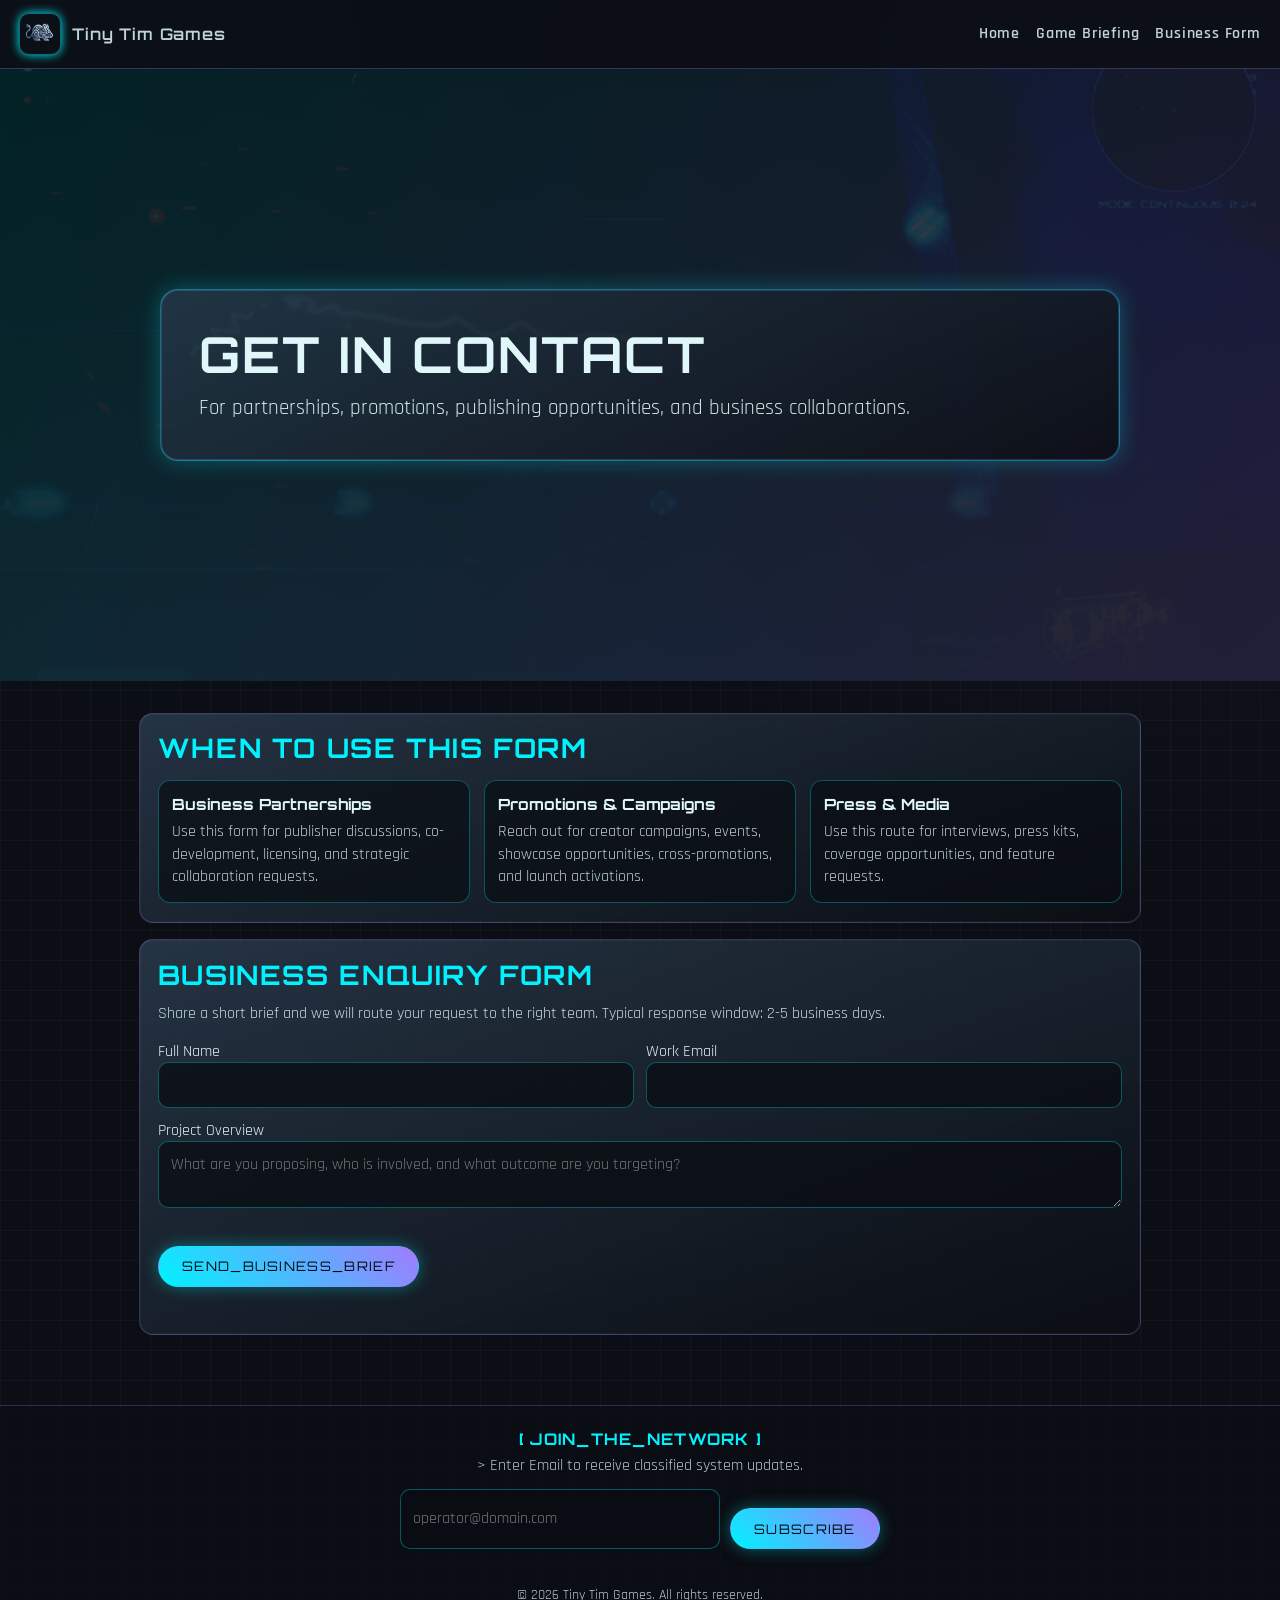
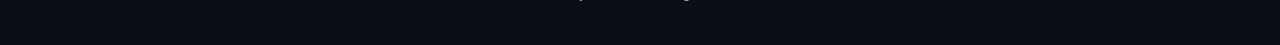
==== contact.html @ 91f4426c "Wire business contact form to new Google Form endpoint" ====
<!doctype html>
<html lang="en">
  <head>
    <meta charset="UTF-8" />
    <meta name="viewport" content="width=device-width, initial-scale=1.0" />
    <meta
      name="description"
      content="Business, promotion, and partnership enquiries for Tiny Tim Games."
    />
    <title>Get In Contact | Tiny Tim Games</title>
    <link rel="stylesheet" href="assets/style.css" />
    <script src="assets/site.js" defer></script>
  </head>
  <body class="page-shell">
    <div id="boot-sequence" class="boot-sequence" aria-live="polite">
      <div class="boot-console">
        <p>[ LOAD_OS... DONE ]</p>
        <p>[ SYNC_DATA_LOG... DONE ]</p>
        <p>[ ACCESS_GRANTED ]</p>
      </div>
    </div>

    <nav class="main-nav">
      <a class="nav-logo" href="index.html">
        <img
          src="assets/logo_rat_detailed_final.png"
          alt="Tiny Tim Games logo"
          width="42"
          height="42"
        />
        <span>Tiny Tim Games</span>
      </a>
      <ul>
        <li><a href="index.html">Home</a></li>
        <li><a href="protocol-kill-switch.html">Game Briefing</a></li>
        <li><a href="#business-form">Business Form</a></li>
      </ul>
    </nav>

    <header class="hero">
      <img
        class="hero-video fit-media"
        src="assets/tesla-link.gif"
        alt=""
        aria-hidden="true"
      />
      <div class="hero-panel">
        <h1 class="hero-title">GET IN CONTACT</h1>
        <p class="hero-subtitle">
          For partnerships, promotions, publishing opportunities, and business
          collaborations.
        </p>
      </div>
    </header>

    <main>
      <section class="intel-section">
        <h2>When To Use This Form</h2>
        <div class="contact-grid">
          <article class="contact-card">
            <h3>Business Partnerships</h3>
            <p>
              Use this form for publisher discussions, co-development, licensing,
              and strategic collaboration requests.
            </p>
          </article>
          <article class="contact-card">
            <h3>Promotions & Campaigns</h3>
            <p>
              Reach out for creator campaigns, events, showcase opportunities,
              cross-promotions, and launch activations.
            </p>
          </article>
          <article class="contact-card">
            <h3>Press & Media</h3>
            <p>
              Use this route for interviews, press kits, coverage opportunities,
              and feature requests.
            </p>
          </article>
        </div>
      </section>

      <section id="business-form" class="intel-section">
        <h2>Business Enquiry Form</h2>
        <p class="intel-copy">
          Share a short brief and we will route your request to the right team.
          Typical response window: 2-5 business days.
        </p>
        <form
          class="business-form"
          action="https://docs.google.com/forms/d/e/1FAIpQLSePGQeL0IvKOm_s5q0yJueLv9dJ-_FxocGAT4eDwHthwHAHCg/formResponse"
          method="POST"
        >
          <div>
            <label for="full_name">Full Name</label>
            <input
              id="full_name"
              name="entry.1270946752"
              type="text"
              required
            />
          </div>
          <div>
            <label for="work_email">Work Email</label>
            <input
              id="work_email"
              name="entry.958173470"
              type="email"
              required
            />
          </div>
          <div class="field-full">
            <label for="project_overview">Project Overview</label>
            <textarea
              id="project_overview"
              name="entry.1899860282"
              placeholder="What are you proposing, who is involved, and what outcome are you targeting?"
              required
            ></textarea>
          </div>
          <div class="field-full">
            <button type="submit" class="btn btn-primary">SEND_BUSINESS_BRIEF</button>
          </div>
        </form>
        <p class="business-status" aria-live="polite"></p>
      </section>
    </main>

    <footer class="footer-hook">
      <h4>[ JOIN_THE_NETWORK ]</h4>
      <p>&gt; Enter Email to receive classified system updates.</p>
      <form
        class="network-form"
        action="https://docs.google.com/forms/d/e/1FAIpQLSdqBdM-y5J0DjMYdS4K1pWBtZqR1NRyxkRWFBqNaTmnsHs59w/formResponse"
        method="POST"
      >
        <input
          type="email"
          name="entry.1693480178"
          placeholder="operator@domain.com"
          aria-label="Email address"
          autocomplete="email"
          required
        />
        <button type="submit" class="btn btn-primary">Subscribe</button>
      </form>
      <p class="network-status" aria-live="polite"></p>
      <p class="muted">&copy; 2026 Tiny Tim Games. All rights reserved.</p>
    </footer>
  </body>
</html>
---- assets/style.css ----
@import url("https://fonts.googleapis.com/css2?family=Orbitron:wght@500;700;800&family=Rajdhani:wght@400;500;700&display=swap");

:root {
  --glow-primary: #00f2ff;
  --glow-secondary: #a07cfe;
  --text-active: #e0f7fa;
  --surface-gray: #2c3e50;
  --deep-base: #0b0e14;
  --surface-soft: rgba(44, 62, 80, 0.78);
  --surface-darker: rgba(11, 14, 20, 0.9);
  --border-neon: rgba(0, 242, 255, 0.42);
  --cursor-cyan: url("data:image/svg+xml,%3Csvg xmlns='http://www.w3.org/2000/svg' width='24' height='24' viewBox='0 0 24 24'%3E%3Cg stroke='%2300F2FF' stroke-width='1.6' fill='none' stroke-linecap='round'%3E%3Cline x1='12' y1='1.5' x2='12' y2='7'/%3E%3Cline x1='12' y1='17' x2='12' y2='22.5'/%3E%3Cline x1='1.5' y1='12' x2='7' y2='12'/%3E%3Cline x1='17' y1='12' x2='22.5' y2='12'/%3E%3Ccircle cx='12' cy='12' r='3.2'/%3E%3C/g%3E%3C/svg%3E");
  --cursor-magenta: url("data:image/svg+xml,%3Csvg xmlns='http://www.w3.org/2000/svg' width='24' height='24' viewBox='0 0 24 24'%3E%3Cg stroke='%23A07CFE' stroke-width='1.6' fill='none' stroke-linecap='round'%3E%3Cline x1='12' y1='1.5' x2='12' y2='7'/%3E%3Cline x1='12' y1='17' x2='12' y2='22.5'/%3E%3Cline x1='1.5' y1='12' x2='7' y2='12'/%3E%3Cline x1='17' y1='12' x2='22.5' y2='12'/%3E%3Ccircle cx='12' cy='12' r='3.2'/%3E%3C/g%3E%3C/svg%3E");
}

* {
  box-sizing: border-box;
}

img {
  max-width: 100%;
  height: auto;
  display: block;
  border-radius: 12px;
}

.fit-media,
.intel-image img {
  width: 100%;
  height: 100%;
  object-fit: cover;
  object-position: center;
  border-radius: inherit;
}

html {
  scroll-behavior: smooth;
}

body {
  margin: 0;
  min-height: 100vh;
  color: var(--text-active);
  font-family: "Rajdhani", "Segoe UI", sans-serif;
  background: var(--deep-base);
  background-image:
    radial-gradient(circle at 10% 5%, rgba(0, 242, 255, 0.09), transparent 34%),
    radial-gradient(circle at 90% 8%, rgba(160, 124, 254, 0.1), transparent 38%),
    linear-gradient(rgba(224, 247, 250, 0.03) 1px, transparent 1px),
    linear-gradient(90deg, rgba(224, 247, 250, 0.03) 1px, transparent 1px);
  background-size: auto, auto, 30px 30px, 30px 30px;
  cursor: var(--cursor-cyan) 12 12, crosshair;
}

a,
button,
input,
textarea,
label {
  cursor: var(--cursor-cyan) 12 12, pointer;
}

a:hover,
button:hover,
label:hover {
  cursor: var(--cursor-magenta) 12 12, pointer;
}

.page-shell {
  position: relative;
  overflow-x: hidden;
}

.boot-sequence {
  position: fixed;
  inset: 0;
  z-index: 1000;
  display: grid;
  place-items: center;
  background: rgba(11, 14, 20, 0.95);
  border-bottom: 1px solid var(--border-neon);
  transition: opacity 280ms ease;
}

.boot-sequence.hidden {
  opacity: 0;
  pointer-events: none;
}

.boot-console {
  width: min(92vw, 760px);
  border: 1px solid var(--border-neon);
  border-radius: 14px;
  background: rgba(10, 18, 26, 0.92);
  box-shadow: 0 0 22px rgba(0, 242, 255, 0.3);
  padding: 1rem 1.2rem;
  font-family: "Orbitron", sans-serif;
  font-size: clamp(0.74rem, 1.6vw, 0.94rem);
  letter-spacing: 0.05em;
  text-transform: uppercase;
}

.boot-console p {
  margin: 0.35rem 0;
  color: var(--glow-primary);
  opacity: 0;
  transform: translateY(6px);
  animation: bootLine 320ms ease forwards;
}

.boot-console p:nth-child(2) {
  animation-delay: 180ms;
}

.boot-console p:nth-child(3) {
  animation-delay: 360ms;
  color: var(--glow-secondary);
}

@keyframes bootLine {
  to {
    opacity: 1;
    transform: translateY(0);
  }
}

.main-nav {
  position: sticky;
  top: 0;
  z-index: 20;
  display: flex;
  align-items: center;
  justify-content: space-between;
  gap: 0.75rem;
  padding: 0.8rem 1.2rem;
  background: rgba(11, 14, 20, 0.86);
  border-bottom: 1px solid rgba(160, 124, 254, 0.32);
  backdrop-filter: blur(10px);
}

.nav-logo {
  display: inline-flex;
  align-items: center;
  gap: 0.7rem;
  color: var(--text-active);
  text-decoration: none;
  font-family: "Orbitron", sans-serif;
  font-weight: 700;
  letter-spacing: 0.08em;
}

.nav-logo img {
  width: 42px;
  height: 42px;
  border-radius: 10px;
  border: 1px solid var(--border-neon);
  box-shadow: 0 0 10px #00f0ff;
}

.main-nav ul {
  margin: 0;
  padding: 0;
  list-style: none;
  display: flex;
  gap: 1rem;
}

.main-nav a {
  color: rgba(224, 247, 250, 0.85);
  text-decoration: none;
  font-weight: 600;
  letter-spacing: 0.05em;
  transition: color 160ms ease, text-shadow 160ms ease;
}

.main-nav a:hover,
.main-nav a:focus-visible {
  color: var(--glow-primary);
  text-shadow: 0 0 12px rgba(0, 242, 255, 0.72);
}

.hero {
  position: relative;
  min-height: 68vh;
  display: grid;
  place-items: center;
  padding: 3rem 1.2rem;
}

.hero-video {
  position: absolute;
  inset: 0;
  width: 100%;
  height: 100%;
  object-fit: cover;
  filter: brightness(0.28) contrast(1.35) saturate(1.4);
}

.hero::after {
  content: "";
  position: absolute;
  inset: 0;
  background:
    linear-gradient(120deg, rgba(0, 242, 255, 0.13), rgba(160, 124, 254, 0.16)),
    linear-gradient(to bottom, rgba(11, 14, 20, 0.2), rgba(11, 14, 20, 0.9));
  pointer-events: none;
}

.hero-panel {
  position: relative;
  z-index: 1;
  width: min(100%, 960px);
  border: 1px solid var(--border-neon);
  border-radius: 18px;
  background: linear-gradient(155deg, rgba(44, 62, 80, 0.66), rgba(11, 14, 20, 0.85));
  box-shadow: 0 0 22px rgba(0, 242, 255, 0.28), inset 0 0 0 1px rgba(160, 124, 254, 0.24);
  padding: clamp(1.2rem, 3.4vw, 2.4rem);
}

.hero-title {
  margin: 0;
  font-family: "Orbitron", sans-serif;
  font-size: clamp(1.8rem, 4.6vw, 3.1rem);
  letter-spacing: 0.04em;
  line-height: 1.06;
  text-transform: uppercase;
}

.hero-subtitle {
  margin: 0.85rem 0 0;
  font-size: clamp(1rem, 2.4vw, 1.34rem);
  color: rgba(224, 247, 250, 0.9);
}

.featured-tag {
  margin-top: 1.3rem;
  font-family: "Orbitron", sans-serif;
  font-size: 0.96rem;
  color: var(--glow-primary);
  letter-spacing: 0.08em;
  text-transform: uppercase;
}

.featured-copy {
  margin: 0.5rem 0 0;
  font-size: 1.1rem;
  max-width: 58ch;
  color: rgba(224, 247, 250, 0.86);
}

.btn {
  margin-top: 1.2rem;
  display: inline-flex;
  align-items: center;
  justify-content: center;
  border: 1px solid transparent;
  border-radius: 999px;
  padding: 0.72rem 1.45rem;
  font-family: "Orbitron", sans-serif;
  font-size: 0.82rem;
  letter-spacing: 0.1em;
  text-transform: uppercase;
  text-decoration: none;
  transition: transform 180ms ease, box-shadow 180ms ease;
}

.btn-primary {
  color: #050a10;
  background: linear-gradient(45deg, var(--glow-primary), var(--glow-secondary));
  box-shadow: 0 0 16px rgba(0, 242, 255, 0.38);
}

.btn-primary:hover,
.btn-primary:focus-visible {
  transform: translateY(-2px);
  box-shadow: 0 0 22px rgba(160, 124, 254, 0.46);
}

main {
  width: min(100%, 1040px);
  margin: 0 auto;
  padding: 1rem 1.2rem 2.4rem;
}

.intel-section {
  margin-top: 1rem;
  padding: 1.1rem 1.1rem 1.2rem;
  border-radius: 14px;
  border: 1px solid rgba(160, 124, 254, 0.28);
  background: linear-gradient(160deg, var(--surface-soft), var(--surface-darker));
  box-shadow: inset 0 0 0 1px rgba(224, 247, 250, 0.04);
}

h2 {
  margin: 0;
  font-family: "Orbitron", sans-serif;
  font-size: clamp(1.15rem, 2.6vw, 1.68rem);
  color: var(--glow-primary);
  letter-spacing: 0.06em;
  text-transform: uppercase;
}

.intel-copy {
  margin: 0.65rem 0 0;
  color: rgba(224, 247, 250, 0.86);
  font-size: 1.03rem;
  line-height: 1.5;
}

.asset-grid,
.threat-grid,
.mode-grid {
  margin-top: 0.9rem;
  display: grid;
  gap: 0.85rem;
  grid-template-columns: repeat(3, minmax(180px, 1fr));
}

.asset-card,
.threat-card,
.mode-card,
.devlog-card {
  border-radius: 12px;
  padding: 0.85rem;
  border: 1px solid rgba(0, 242, 255, 0.3);
  background: rgba(11, 14, 20, 0.72);
}

.asset-card {
  display: flex;
  flex-direction: column;
}

.asset-card h3,
.threat-card h3,
.mode-card h3,
.devlog-card h3 {
  margin: 0;
  font-family: "Orbitron", sans-serif;
  font-size: 1rem;
  color: var(--text-active);
}

.asset-card p,
.threat-card p,
.mode-card p,
.devlog-card p {
  margin: 0.45rem 0 0;
  color: rgba(224, 247, 250, 0.82);
  line-height: 1.4;
}

.asset-card p {
  min-height: 4.3em;
}

.designation {
  margin-top: 0.45rem;
  display: inline-block;
  font-family: "Orbitron", sans-serif;
  font-size: 0.76rem;
  letter-spacing: 0.06em;
  color: var(--glow-secondary);
}

.intel-image {
  margin-top: 0.75rem;
  width: 100%;
  aspect-ratio: 16 / 10;
  border-radius: 10px;
  overflow: hidden;
  border: 1px solid var(--glow-primary);
  box-shadow: 0 0 10px #00f0ff;
  background:
    linear-gradient(140deg, rgba(0, 242, 255, 0.15), rgba(160, 124, 254, 0.14)),
    repeating-linear-gradient(0deg, rgba(224, 247, 250, 0.07), rgba(224, 247, 250, 0.07) 1px, transparent 1px, transparent 4px),
    linear-gradient(180deg, rgba(44, 62, 80, 0.9), rgba(11, 14, 20, 0.9));
  display: grid;
  place-items: center;
  text-align: center;
  font-family: "Orbitron", sans-serif;
  color: rgba(224, 247, 250, 0.76);
  font-size: 0.76rem;
  letter-spacing: 0.08em;
  text-transform: uppercase;
  animation: pulseBorder 2.5s ease-in-out infinite;
}

.asset-card .intel-image {
  margin-top: auto;
}

@keyframes pulseBorder {
  0%, 100% {
    box-shadow: 0 0 10px #00f0ff;
  }
  50% {
    box-shadow: 0 0 17px #00f0ff;
  }
}

.footer-hook {
  margin-top: 2rem;
  border-top: 1px solid rgba(160, 124, 254, 0.28);
  background: rgba(11, 14, 20, 0.78);
  padding: 1.4rem 1.2rem 1.8rem;
  text-align: center;
}

.footer-hook h4 {
  margin: 0;
  font-family: "Orbitron", sans-serif;
  letter-spacing: 0.08em;
  color: var(--glow-primary);
  text-transform: uppercase;
}

.footer-hook p {
  margin: 0.4rem 0 0.8rem;
  color: rgba(224, 247, 250, 0.8);
}

.network-form {
  max-width: 480px;
  margin: 0 auto;
  display: flex;
  gap: 0.6rem;
}

.contact-grid {
  margin-top: 0.9rem;
  display: grid;
  gap: 0.85rem;
  grid-template-columns: repeat(3, minmax(180px, 1fr));
}

.contact-card {
  border-radius: 12px;
  padding: 0.85rem;
  border: 1px solid rgba(0, 242, 255, 0.3);
  background: rgba(11, 14, 20, 0.72);
}

.contact-card h3 {
  margin: 0;
  font-family: "Orbitron", sans-serif;
  font-size: 0.96rem;
  color: var(--text-active);
}

.contact-card p {
  margin: 0.45rem 0 0;
  color: rgba(224, 247, 250, 0.82);
  line-height: 1.4;
}

.business-form {
  margin-top: 0.9rem;
  display: grid;
  grid-template-columns: 1fr 1fr;
  gap: 0.75rem;
}

.field-full {
  grid-column: 1 / -1;
}

select {
  width: 100%;
  border: 1px solid rgba(0, 242, 255, 0.32);
  border-radius: 10px;
  background: rgba(11, 14, 20, 0.78);
  color: var(--text-active);
  padding: 0.72rem 0.75rem;
  font: inherit;
}

select:focus {
  outline: none;
  border-color: var(--glow-secondary);
  box-shadow: 0 0 12px rgba(160, 124, 254, 0.32);
}

.network-status {
  min-height: 1.1rem;
  margin: 0.65rem 0 0;
  font-family: "Orbitron", sans-serif;
  font-size: 0.76rem;
  letter-spacing: 0.07em;
  text-transform: uppercase;
  color: rgba(224, 247, 250, 0.72);
}

.network-status.success {
  color: var(--glow-primary);
}

.network-status.error {
  color: #ff8fa3;
}

.business-status {
  min-height: 1.1rem;
  margin: 0.65rem 0 0;
  font-family: "Orbitron", sans-serif;
  font-size: 0.76rem;
  letter-spacing: 0.07em;
  text-transform: uppercase;
  color: rgba(224, 247, 250, 0.72);
}

.business-status.success {
  color: var(--glow-primary);
}

.business-status.error {
  color: #ff8fa3;
}

input,
textarea {
  width: 100%;
  border: 1px solid rgba(0, 242, 255, 0.32);
  border-radius: 10px;
  background: rgba(11, 14, 20, 0.78);
  color: var(--text-active);
  padding: 0.72rem 0.75rem;
  font: inherit;
}

input:focus,
textarea:focus {
  outline: none;
  border-color: var(--glow-secondary);
  box-shadow: 0 0 12px rgba(160, 124, 254, 0.32);
}

.muted {
  margin-top: 0.8rem;
  color: rgba(224, 247, 250, 0.56);
  font-size: 0.86rem;
}

@media (max-width: 900px) {
  .asset-grid,
  .contact-grid,
  .threat-grid,
  .mode-grid {
    grid-template-columns: 1fr;
  }

  .main-nav {
    flex-wrap: wrap;
    align-items: flex-start;
  }
}

@media (max-width: 640px) {
  .network-form {
    flex-direction: column;
  }

  .business-form {
    grid-template-columns: 1fr;
  }

  .hero {
    min-height: 62vh;
  }
}
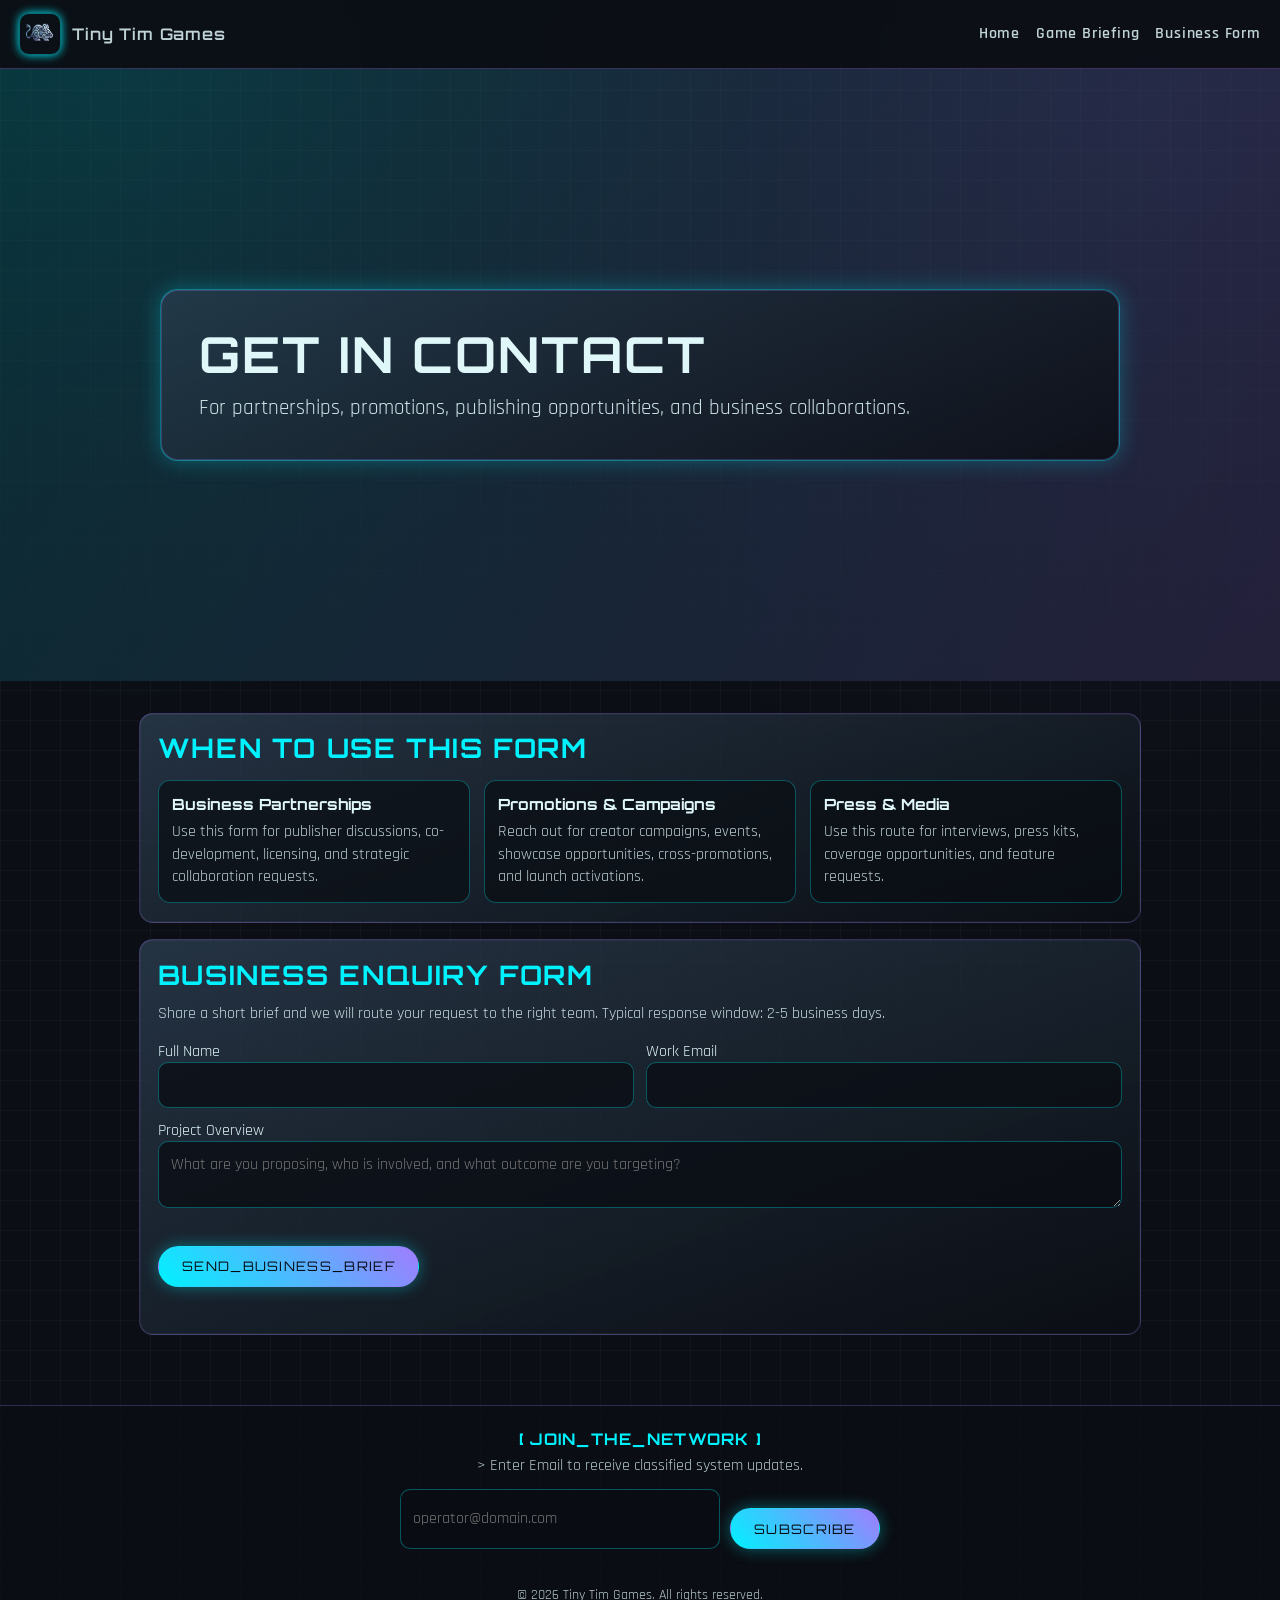
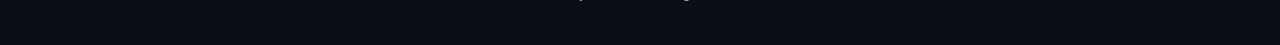
==== commit f9ec3d8f: "Remove hero background media from contact page" ====
--- a/contact.html
+++ b/contact.html
@@ -38,12 +38,6 @@
     </nav>
 
     <header class="hero">
-      <img
-        class="hero-video fit-media"
-        src="assets/tesla-link.gif"
-        alt=""
-        aria-hidden="true"
-      />
       <div class="hero-panel">
         <h1 class="hero-title">GET IN CONTACT</h1>
         <p class="hero-subtitle">
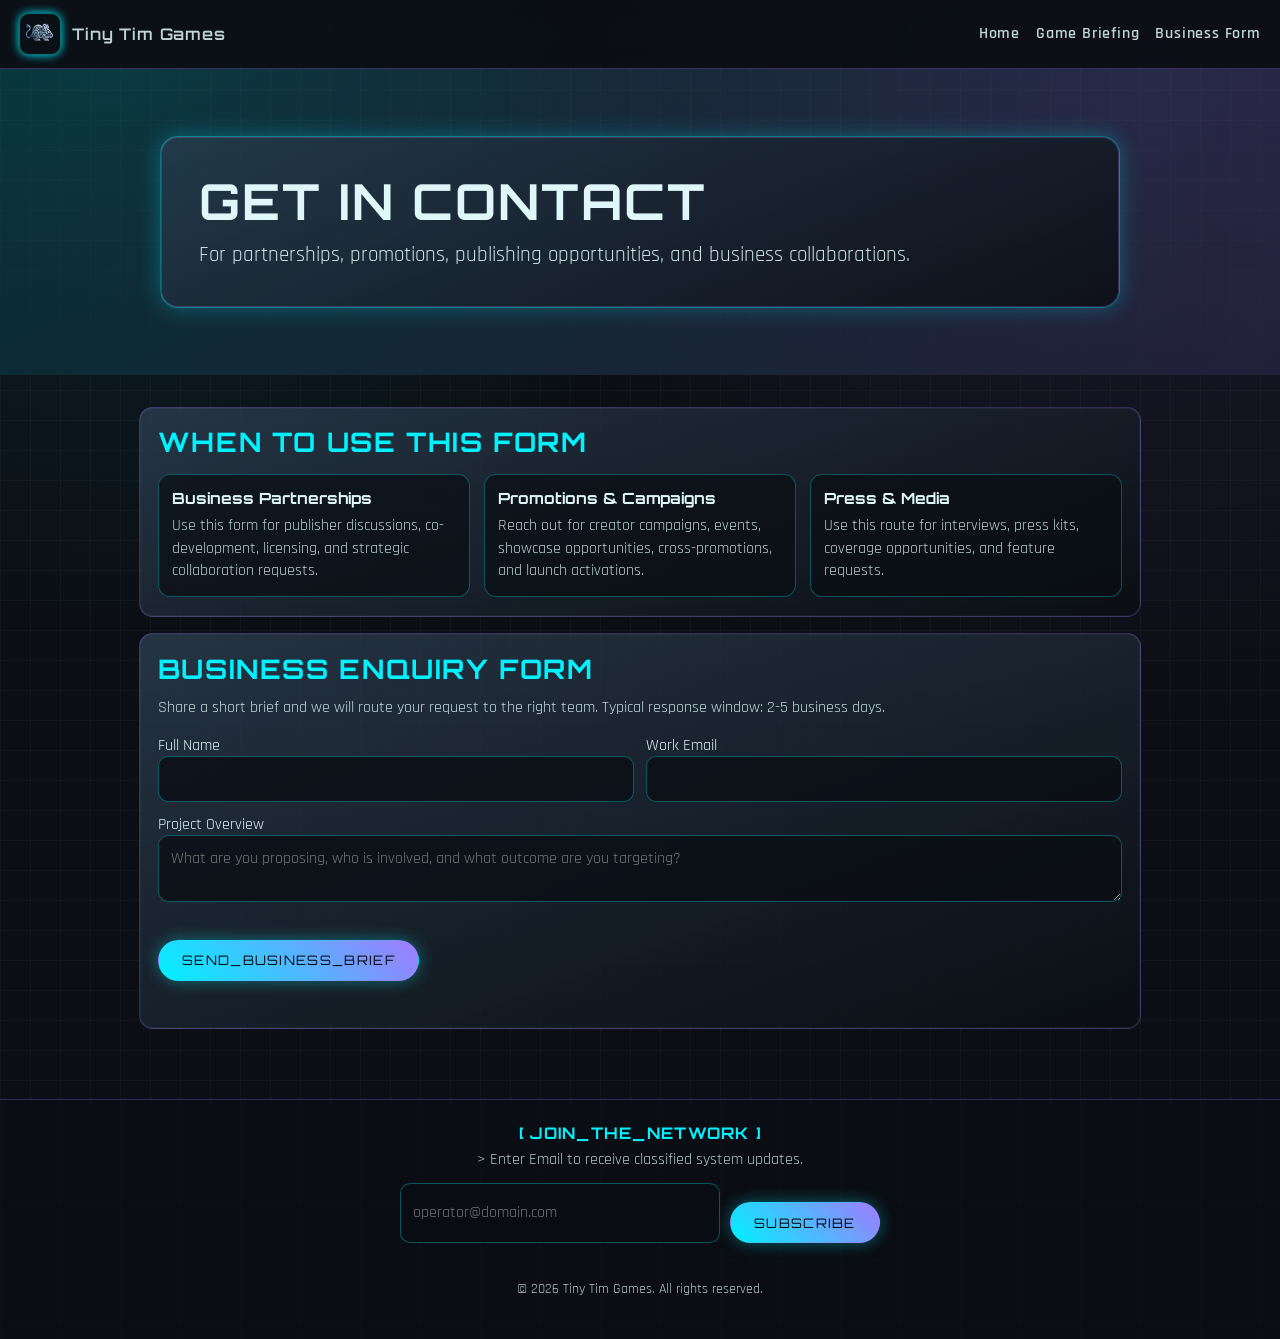
==== commit 89ee46ba: "Make contact page hero banner compact" ====
--- a/contact.html
+++ b/contact.html
@@ -37,7 +37,7 @@
       </ul>
     </nav>
 
-    <header class="hero">
+    <header class="hero hero-compact">
       <div class="hero-panel">
         <h1 class="hero-title">GET IN CONTACT</h1>
         <p class="hero-subtitle">
--- a/assets/style.css
+++ b/assets/style.css
@@ -185,6 +185,11 @@
   display: grid;
   place-items: center;
   padding: 3rem 1.2rem;
+}
+
+.hero-compact {
+  min-height: 34vh;
+  padding: 1.25rem 1.2rem;
 }
 
 .hero-video {
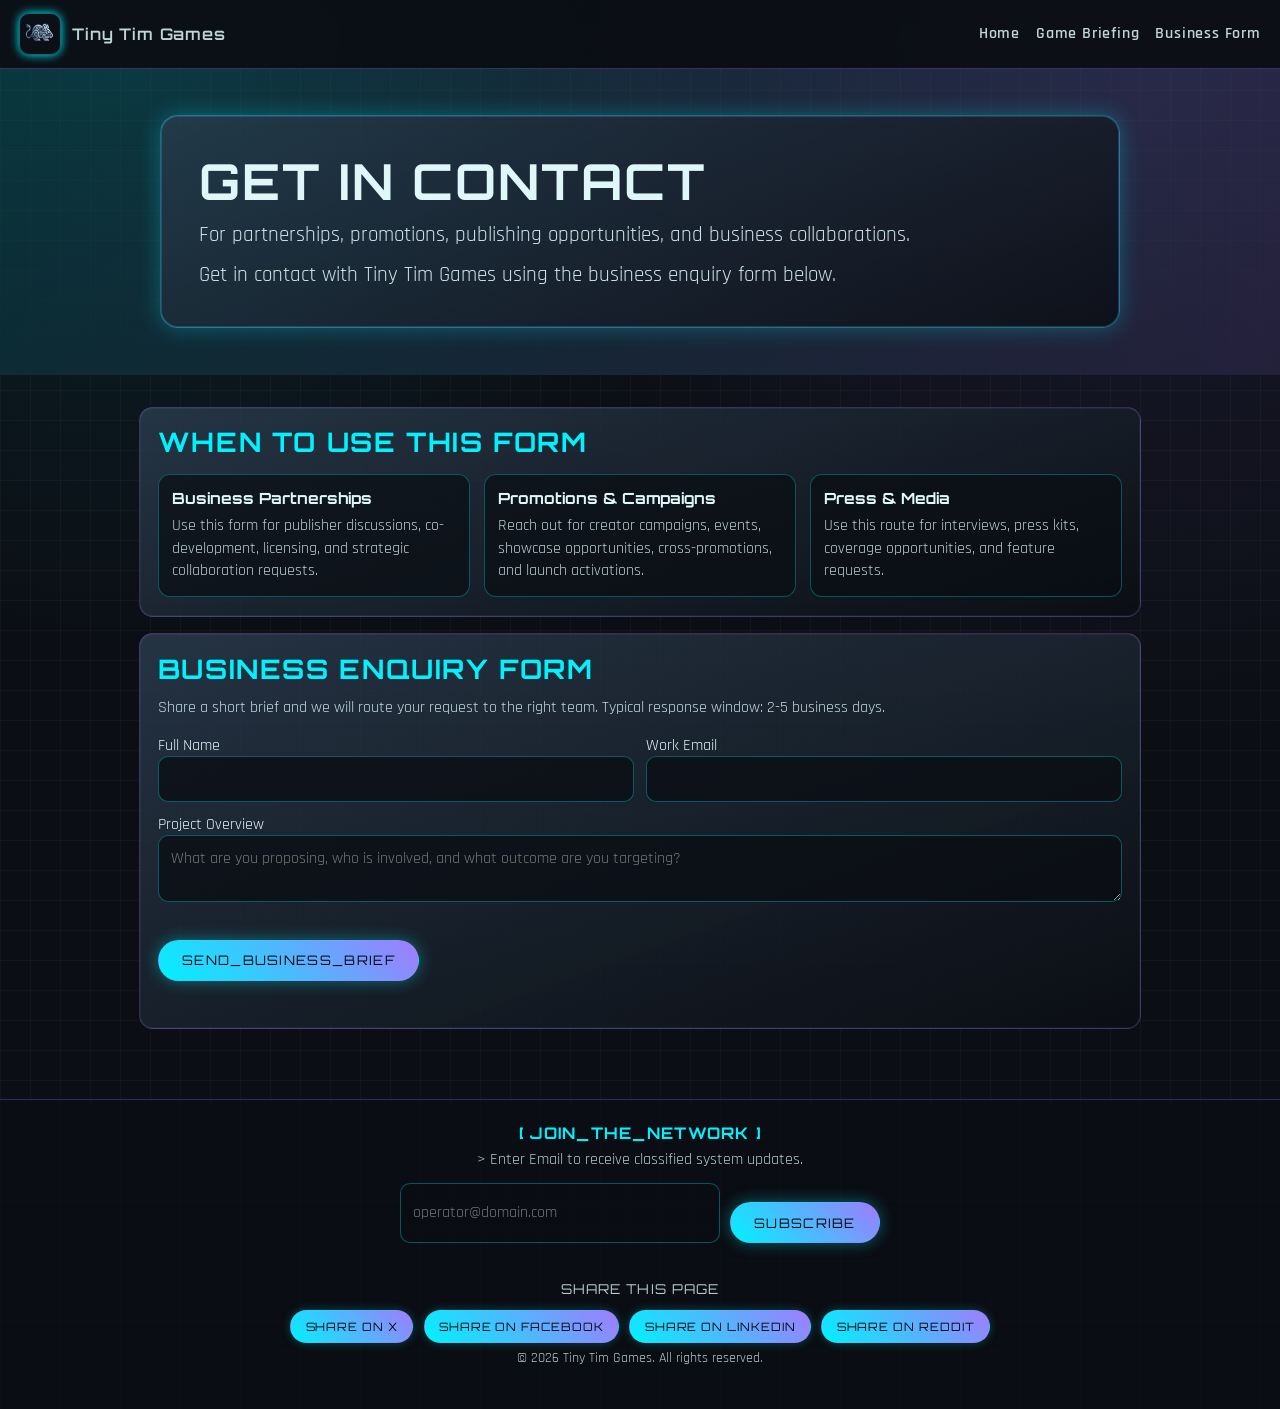
==== commit c80f976b: "Fix seo" ====
--- a/contact.html
+++ b/contact.html
@@ -5,9 +5,46 @@
     <meta name="viewport" content="width=device-width, initial-scale=1.0" />
     <meta
       name="description"
-      content="Business, promotion, and partnership enquiries for Tiny Tim Games."
-    />
-    <title>Get In Contact | Tiny Tim Games</title>
+      content="SMALL STUDIO. BIG ACTION. Contact Tiny Tim Games for partnerships, promotions, media coverage, and publishing conversations."
+    />
+    <link rel="canonical" href="https://tinytimgames.io/contact.html" />
+    <meta property="og:type" content="website" />
+    <meta property="og:site_name" content="Tiny Tim Games" />
+    <meta
+      property="og:title"
+      content="Contact Tiny Tim Games | SMALL STUDIO. BIG ACTION."
+    />
+    <meta
+      property="og:description"
+      content="SMALL STUDIO. BIG ACTION. Contact Tiny Tim Games for partnerships, promotions, media coverage, and publishing conversations."
+    />
+    <meta property="og:url" content="https://tinytimgames.io/contact.html" />
+    <meta
+      property="og:image"
+      content="https://tinytimgames.io/assets/social-share.jpg"
+    />
+    <meta property="og:image:width" content="1200" />
+    <meta property="og:image:height" content="630" />
+    <meta
+      property="og:image:alt"
+      content="Protocol Kill-Switch social preview with call to action"
+    />
+    <meta name="twitter:card" content="summary_large_image" />
+    <meta
+      name="twitter:title"
+      content="Contact Tiny Tim Games | SMALL STUDIO. BIG ACTION."
+    />
+    <meta
+      name="twitter:description"
+      content="SMALL STUDIO. BIG ACTION. Contact Tiny Tim Games for partnerships, promotions, media coverage, and publishing conversations."
+    />
+    <meta
+      name="twitter:image"
+      content="https://tinytimgames.io/assets/social-share.jpg"
+    />
+    <meta name="theme-color" content="#0B0E14" />
+    <link rel="apple-touch-icon" href="assets/apple-touch-icon.png" />
+    <title>Contact Tiny Tim Games | SMALL STUDIO. BIG ACTION.</title>
     <link rel="stylesheet" href="assets/style.css" />
     <script src="assets/site.js" defer></script>
   </head>
@@ -43,6 +80,10 @@
         <p class="hero-subtitle">
           For partnerships, promotions, publishing opportunities, and business
           collaborations.
+        </p>
+        <p class="hero-subtitle">
+          Get in contact with Tiny Tim Games using the business enquiry form
+          below.
         </p>
       </div>
     </header>
@@ -140,6 +181,33 @@
         <button type="submit" class="btn btn-primary">Subscribe</button>
       </form>
       <p class="network-status" aria-live="polite"></p>
+      <p class="share-label">Share this page</p>
+      <div class="social-links">
+        <a
+          href="https://x.com/intent/tweet?text=Contact%20Tiny%20Tim%20Games&url=https%3A%2F%2Ftinytimgames.io%2Fcontact.html"
+          target="_blank"
+          rel="noopener noreferrer"
+          >Share on X</a
+        >
+        <a
+          href="https://www.facebook.com/sharer/sharer.php?u=https%3A%2F%2Ftinytimgames.io%2Fcontact.html"
+          target="_blank"
+          rel="noopener noreferrer"
+          >Share on Facebook</a
+        >
+        <a
+          href="https://www.linkedin.com/sharing/share-offsite/?url=https%3A%2F%2Ftinytimgames.io%2Fcontact.html"
+          target="_blank"
+          rel="noopener noreferrer"
+          >Share on LinkedIn</a
+        >
+        <a
+          href="https://www.reddit.com/submit?url=https%3A%2F%2Ftinytimgames.io%2Fcontact.html&title=Contact%20Tiny%20Tim%20Games"
+          target="_blank"
+          rel="noopener noreferrer"
+          >Share on Reddit</a
+        >
+      </div>
       <p class="muted">&copy; 2026 Tiny Tim Games. All rights reserved.</p>
     </footer>
   </body>
--- a/assets/style.css
+++ b/assets/style.css
@@ -425,6 +425,44 @@
   color: rgba(224, 247, 250, 0.8);
 }
 
+.share-label {
+  margin-top: 1rem;
+  margin-bottom: 0.4rem;
+  font-family: "Orbitron", sans-serif;
+  font-size: 0.85rem;
+  letter-spacing: 0.08em;
+  text-transform: uppercase;
+  color: rgba(224, 247, 250, 0.9);
+}
+
+.social-links {
+  display: flex;
+  flex-wrap: wrap;
+  justify-content: center;
+  gap: 0.65rem;
+}
+
+.social-links a {
+  text-decoration: none;
+  color: #050a10;
+  background: linear-gradient(45deg, var(--glow-primary), var(--glow-secondary));
+  border: 1px solid transparent;
+  border-radius: 999px;
+  padding: 0.5rem 0.9rem;
+  font-family: "Orbitron", sans-serif;
+  font-size: 0.72rem;
+  letter-spacing: 0.08em;
+  text-transform: uppercase;
+  box-shadow: 0 0 10px rgba(0, 242, 255, 0.26);
+  transition: transform 160ms ease, box-shadow 160ms ease;
+}
+
+.social-links a:hover,
+.social-links a:focus-visible {
+  transform: translateY(-2px);
+  box-shadow: 0 0 18px rgba(160, 124, 254, 0.4);
+}
+
 .network-form {
   max-width: 480px;
   margin: 0 auto;
